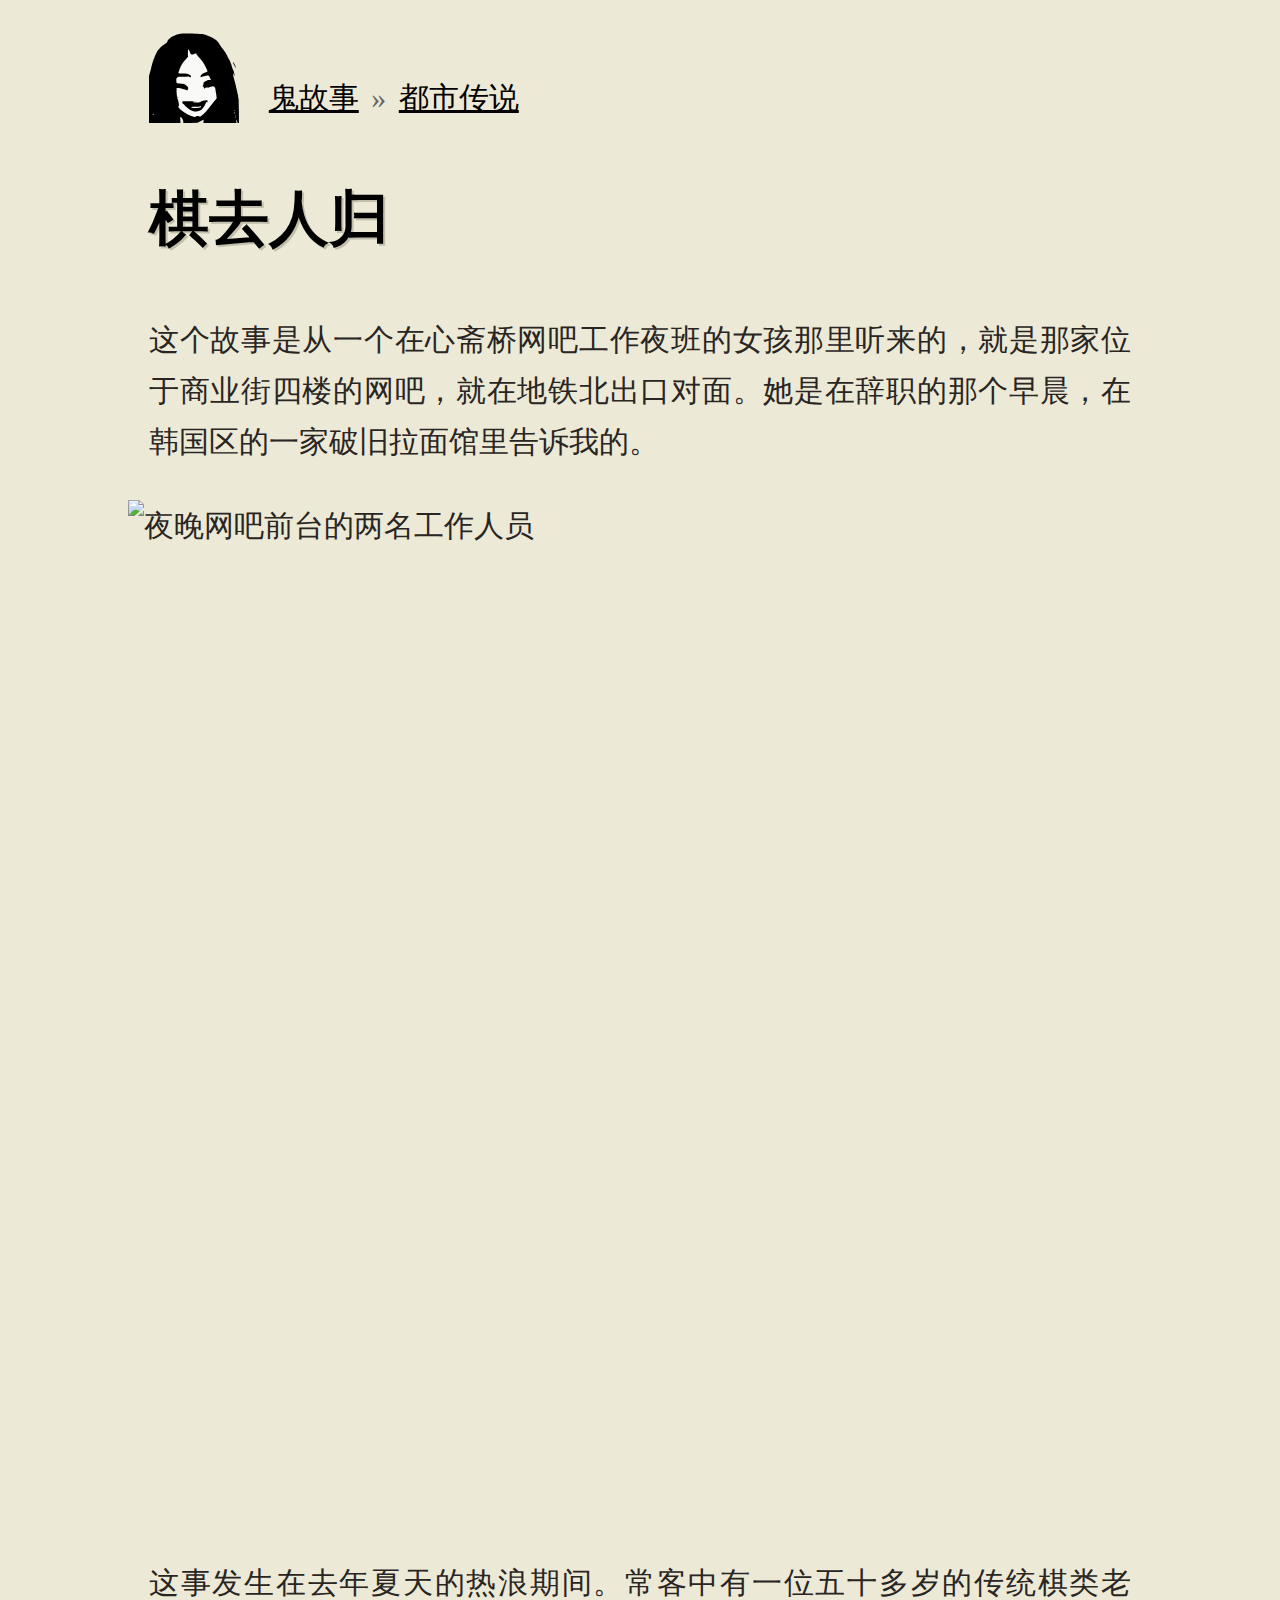
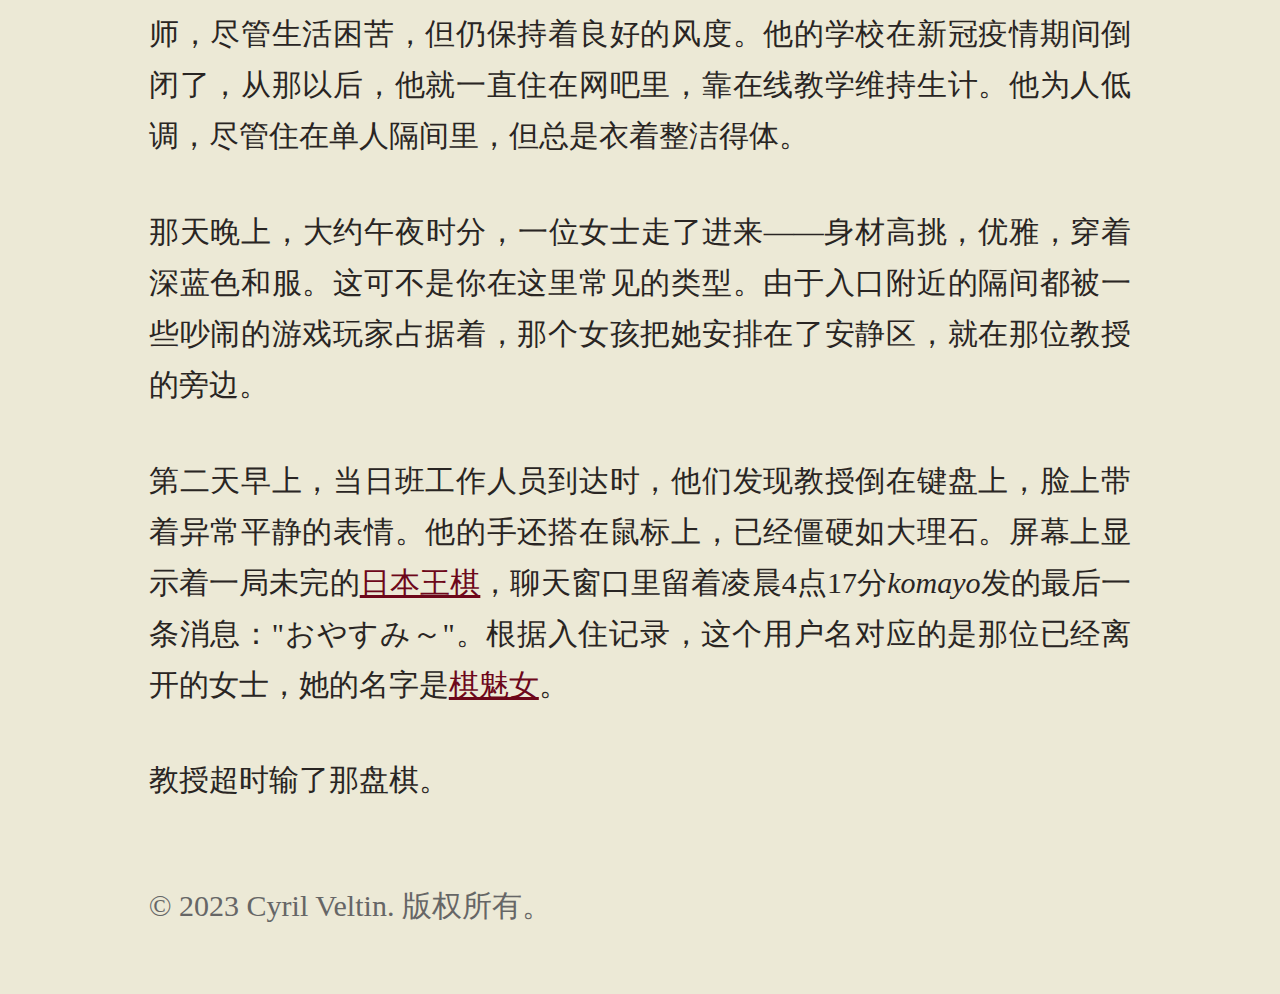
==== dushi-chuanshuo/index.html @ ef2d80e9 "wip" ====
<!doctype html>
<html lang="zh" dir="ltr">
  <head>
    <title>棋去人归</title>

    <meta charset="UTF-8">

    <meta http-equiv="Content-Security-Policy" content="default-src 'self'; style-src 'self' 'unsafe-inline'">

    <meta name="viewport" content="width=device-width, initial-scale=1, maximum-scale=5">
    <meta name="description" content="在心斋桥一家网吧里，一位传统棋类老师遇到了一个神秘的棋魅女。这个夜晚成为了他最后的对局。">
    <meta name="keywords" content="故事, 幽灵, 棋魅女, 妖怪, 日本王棋, 将棋, 游魂, 都市传说, 受害者, 心斋桥, 大阪, 网吧">
    <meta name="robots" content="index,follow">
    <meta name="author" content="Cyril Veltin">
    <meta name="copyright" content="Cyril Veltin 2023">

    <meta property="og:site_name" content="棋魅女">
    <meta property="og:locale" content="zh">
    <meta property="og:title" content="棋去人归">
    <meta property="og:description" content="在心斋桥一家网吧里，一位传统棋类老师遇到了一个神秘的棋魅女。这个夜晚成为了他最后的对局。">
    <meta property="og:type" content="article">
    <meta property="og:url" content="https://zh.komayo.page/dushi-chuanshuo/">
    <meta property="og:image" content="https://zh.komayo.page/dushi-chuanshuo/img/japanese-net-cafe-shinsaibashi-osaka-night-cyberpunk-illustration-manga,w_1024.webp">
    <meta property="og:image:width" content="1024">
    <meta property="og:image:height" content="1024">
    <meta property="og:image:alt" content="夜晚网吧前台的两名工作人员">
    <meta property="og:article:author" content="Cyril Veltin">
    <meta property="og:article:published_time" content="2023-06-26">

    <meta name="twitter:card" content="summary_large_image">
    <meta name="twitter:title" content="棋去人归">
    <meta name="twitter:description" content="在心斋桥一家网吧里，一位传统棋类老师遇到了一个神秘的棋魅女。这个夜晚成为了他最后的对局。">
    <meta name="twitter:image" content="https://zh.komayo.page/dushi-chuanshuo/img/japanese-net-cafe-shinsaibashi-osaka-night-cyberpunk-illustration-manga,w_1024.webp">

    <link rel="alternate" hreflang="en" href="https://en.komayo.page/urban-legend/">
    <link rel="alternate" hreflang="fr" href="https://fr.komayo.page/legende-urbaine/">
    <link rel="alternate" hreflang="ja" href="https://ja.komayo.page/toshi-densetsu/">
    <link rel="alternate" hreflang="th" href="https://th.komayo.page/tamnan-mueang/">
    <link rel="alternate" hreflang="zh" href="https://zh.komayo.page/dushi-chuanshuo/">

    <link rel="canonical" href="https://zh.komayo.page/dushi-chuanshuo/">

    <link rel="icon" type="image/png" href="/favicon/favicon-96x96.png" sizes="96x96">
    <link rel="icon" type="image/svg+xml" href="/favicon/favicon.svg">
    <link rel="shortcut icon" href="/favicon.ico">
    <link rel="apple-touch-icon" sizes="180x180" href="/favicon/apple-touch-icon.png">
    <meta name="apple-mobile-web-app-title" content="棋魅女">
    <link rel="manifest" href="/site.webmanifest">

    <link href="/all.css" rel="stylesheet">

    <script type="application/ld+json">
      [
        {
          "@context": "https://schema.org",
          "@type": "ShortStory",
          "@id": "https://zh.komayo.page/dushi-chuanshuo/",
          "url": "https://zh.komayo.page/dushi-chuanshuo/",
          "isPartOf": {
            "@type": "ShortStory",
            "headline": "被王棋迷惑的人",
            "name": "鬼故事",
            "@id": "https://zh.komayo.page/",
            "url": "https://zh.komayo.page/"
          },
          "keywords": [
            "棋魅女",
            "妖怪",
            "游魂",
            "日本王棋",
            "网吧",
            "心斋桥",
            "大阪",
            "日本传统游戏",
            "深蓝和服",
            "都市传说",
            "鬼故事",
            "棋手",
            "教师",
            "日本鬼魂",
            "新冠疫情",
            "在线课程",
            "夜晚相遇",
            "致命对局",
            "韩国区",
            "地铁"
          ],
          "timeRequired": "PT5M",
          "author": {
            "@type": "Person",
            "name": "Cyril Veltin"
          },
          "copyrightHolder": {
            "@type": "Person",
            "name": "Cyril Veltin"
          },
          "copyrightYear": "2023",
          "dateModified": "2023-06-26",
          "datePublished": "2023-06-26",
          "description": "在心斋桥一家网吧里，一位传统棋类老师遇到了一个神秘的棋魅女。这个夜晚成为了他最后的对局。",
          "image": "https://zh.komayo.page/dushi-chuanshuo/img/japanese-net-cafe-shinsaibashi-osaka-night-cyberpunk-illustration-manga,w_1024.webp",
          "inLanguage": "zh",
          "headline": "棋去人归",
          "name": "都市传说",
          "publisher": {
            "@type": "Organization",
            "name": "Sashité",
            "url": "https://sashite.com/"
          },
          "abstract": "这个关于网吧里遇到神秘日本王棋选手的当代都市传说。",
          "accessMode": ["textual", "visual"],
          "accessModeSufficient": ["textual"],
          "character": "棋魅女",
          "contentLocation": {
            "@type": "Place",
            "name": "心斋桥网吧",
            "address": {
              "@type": "PostalAddress",
              "addressLocality": "大阪",
              "addressRegion": "关西",
              "addressCountry": "JP"
            }
          },
          "isAccessibleForFree": true,
          "isFamilyFriendly": true,
          "license": "https://creativecommons.org/licenses/by-nc-nd/4.0/",
          "sdDatePublished": "2023-06-26",
          "sdPublisher": {
            "@type": "Organization",
            "name": "Sashité"
          },
          "teaches": "夜晚相遇的危险和谨慎的重要性",
          "temporal": "2020-2023",
          "text": "这个故事是从一个在心斋桥网吧工作夜班的女孩那里听来的...",
          "typicalAgeRange": "16+",
          "about": "关于一个在网吧挑战棋手的超自然生物的当代都市传说",
          "version": "1.0"
        },
        {
          "@context": "https://schema.org",
          "@type": "BreadcrumbList",
          "itemListElement": [
            {
              "@type": "ListItem",
              "position": 1,
              "name": "鬼故事",
              "item": {
                "@type": "ShortStory",
                "@id": "https://zh.komayo.page/"
              }
            },
            {
              "@type": "ListItem",
              "position": 2,
              "name": "都市传说",
              "item": {
                "@type": "ShortStory",
                "@id": "https://zh.komayo.page/dushi-chuanshuo/"
              }
            }
          ]
        }
      ]
    </script>
  </head>

  <body>
    <header>
      <a href="https://komayo.page/"><img src="/favicon/favicon.svg" alt="棋魅女" width="512" height="512"></a>

      <nav aria-label="breadcrumb">
        <ol itemscope itemtype="https://schema.org/BreadcrumbList">
          <li itemprop="itemListElement" itemscope itemtype="https://schema.org/ListItem">
            <a itemscope itemtype="https://schema.org/ShortStory" itemprop="item" itemid="https://zh.komayo.page/" href="/"><span itemprop="name">鬼故事</span></a>
            <meta itemprop="position" content="1">
          </li>

          <li itemprop="itemListElement" itemscope itemtype="https://schema.org/ListItem">
            <a itemscope itemtype="https://schema.org/ShortStory" itemprop="item" itemid="https://zh.komayo.page/dushi-chuanshuo/" href="/dushi-chuanshuo/"><span itemprop="name">都市传说</span></a>
            <meta itemprop="position" content="2">
          </li>
        </ol>
      </nav>
    </header>

    <main>
      <article itemscope itemtype="https://schema.org/ShortStory">
        <h1 itemprop="headline">棋去人归</h1>

        <p itemprop="description">
          这个故事是从一个在心斋桥网吧工作夜班的女孩那里听来的，就是那家位于商业街四楼的网吧，就在地铁北出口对面。她是在辞职的那个早晨，在韩国区的一家破旧拉面馆里告诉我的。
        </p>

        <picture>
          <img
            itemprop="image"
            width="1024"
            height="1024"
            sizes="(max-width: 1024px) 100vw, 1024px"
            srcset="
              img/japanese-net-cafe-shinsaibashi-osaka-night-cyberpunk-illustration-manga,w_200.webp 200w,
              img/japanese-net-cafe-shinsaibashi-osaka-night-cyberpunk-illustration-manga,w_330.webp 330w,
              img/japanese-net-cafe-shinsaibashi-osaka-night-cyberpunk-illustration-manga,w_430.webp 430w,
              img/japanese-net-cafe-shinsaibashi-osaka-night-cyberpunk-illustration-manga,w_500.webp 500w,
              img/japanese-net-cafe-shinsaibashi-osaka-night-cyberpunk-illustration-manga,w_538.webp 538w,
              img/japanese-net-cafe-shinsaibashi-osaka-night-cyberpunk-illustration-manga,w_598.webp 598w,
              img/japanese-net-cafe-shinsaibashi-osaka-night-cyberpunk-illustration-manga,w_648.webp 648w,
              img/japanese-net-cafe-shinsaibashi-osaka-night-cyberpunk-illustration-manga,w_701.webp 701w,
              img/japanese-net-cafe-shinsaibashi-osaka-night-cyberpunk-illustration-manga,w_747.webp 747w,
              img/japanese-net-cafe-shinsaibashi-osaka-night-cyberpunk-illustration-manga,w_796.webp 796w,
              img/japanese-net-cafe-shinsaibashi-osaka-night-cyberpunk-illustration-manga,w_839.webp 839w,
              img/japanese-net-cafe-shinsaibashi-osaka-night-cyberpunk-illustration-manga,w_886.webp 886w,
              img/japanese-net-cafe-shinsaibashi-osaka-night-cyberpunk-illustration-manga,w_928.webp 928w,
              img/japanese-net-cafe-shinsaibashi-osaka-night-cyberpunk-illustration-manga,w_974.webp 974w,
              img/japanese-net-cafe-shinsaibashi-osaka-night-cyberpunk-illustration-manga,w_1015.webp 1015w,
              img/japanese-net-cafe-shinsaibashi-osaka-night-cyberpunk-illustration-manga,w_1024.webp 1024w"
            src="img/japanese-net-cafe-shinsaibashi-osaka-night-cyberpunk-illustration-manga,w_1024.webp"
            alt="夜晚网吧前台的两名工作人员"
          >
        </picture>

        <p itemprop="text">
          这事发生在去年夏天的热浪期间。常客中有一位五十多岁的传统棋类老师，尽管生活困苦，但仍保持着良好的风度。他的学校在<time datetime="2020" itemprop="temporal">新冠疫情</time>期间倒闭了，从那以后，他就一直住在网吧里，靠在线教学维持生计。他为人低调，尽管住在单人隔间里，但总是衣着整洁得体。
        </p>

        <p itemprop="text">
          那天晚上，大约<time datetime="00:00">午夜</time>时分，一位女士走了进来——身材高挑，优雅，穿着深蓝色和服。这可不是你在这里常见的类型。由于入口附近的隔间都被一些吵闹的游戏玩家占据着，那个女孩把她安排在了安静区，就在那位教授的旁边。
        </p>

        <p itemprop="text">
          第二天早上，当日班工作人员到达时，他们发现教授倒在键盘上，脸上带着异常平静的表情。他的手还搭在鼠标上，已经僵硬如大理石。屏幕上显示着一局未完的<a href="../youxi/" title="王棋游戏规则" itemprop="mentions">日本王棋</a>，聊天窗口里留着凌晨4点17分<cite itemprop="character">komayo</cite>发的最后一条消息："おやすみ～"。根据入住记录，这个用户名对应的是那位已经离开的女士，她的名字是<a href="/guan-yu/" title="棋魅女的踪迹" itemprop="character">棋魅女</a>。
        </p>

        <p>
          教授超时输了那盘棋。
        </p>
      </article>
    </main>

    <footer>
      <p>
        &copy; 2023 Cyril Veltin.
        版权所有。
      </p>
    </footer>
  </body>
</html>
---- all.css ----
@charset "UTF-8";

@media (orientation: landscape) {
  html {
    --content-size: 100vh;
  }
}

@media (orientation: portrait) {
  html {
    --content-size: 100vw;
  }
}

html {
  --color-background: #ece9d6;
  --color-text: #292523;
  --color-title: #000;
  --color-link: #6d071a;
  --color-text-cite: #57083d;
  --color-text-subtle: #666;
  --color-shadow: #c2bfad;

  --font-family-body: "Baskerville",
                      "Libre Baskerville",
                      "Baskerville Old Face",
                      "New Baskerville",
                      "Century Schoolbook",
                      ui-serif,
                      serif;

  --font-family-title: "Didot",
                      "Didot LT Std",
                      "Bodoni MT",
                      "Bodoni 72",
                      "Modern No. 20",
                      "GFS Didot",
                      serif;

  --font-family-quote: "Palatino",
                      "Palatino Linotype",
                      "Book Antiqua",
                      "Iowan Old Style",
                      "Optima",
                      serif;

  --font-family-dialogue: "Scala Sans Pro",
                        "Gill Sans",
                        "Gill Sans MT",
                        "Avenir",
                        "Futura",
                        sans-serif;

  --font-size-1: calc(var(--content-size)/15);
  --font-size-2: calc(var(--content-size)/20);
  --font-size-3: calc(var(--content-size)/25);
  --font-size-4: calc(var(--content-size)/30);

  --side-padding: calc(1vw + 8px);

  margin: 0;
  padding: 0;

  font-size: var(--font-size-4);
}

h1 {
  font-size: var(--font-size-1);
}

h2 {
  font-size: var(--font-size-2);
}

h3 {
  font-size: var(--font-size-3);
}

body {
  background-color: var(--color-background);
  color: var(--color-text);
  font-family: var(--font-family-body);
  line-height: 1.7;
  max-width: 1024px;
  margin: 0 auto;
  padding: var(--side-padding) 0;
  overflow-x: hidden;
}

small,
aside,
[aria-label="breadcrumb"],
footer {
  color: var(--color-text-subtle);
}

blockquote,
html > *,
body > main,
body > main > * {
  display: flex;
  flex-flow: column;
  row-gap: var(--side-padding);
}

html[dir="ltr"] blockquote > * {
  margin: 0 0 0 var(--side-padding);
  padding: 0 0 0 var(--side-padding);
  border-left: thin solid var(--color-shadow);
}

html[dir="rtl"] blockquote > * {
  margin: 0 var(--side-padding) 0 0;
  padding: 0 var(--side-padding) 0 0;
  border-right: thin solid var(--color-shadow);
}

html[dir="rtl"] header img {
  transform: scaleX(-1);
}

body > header {
  /* Enable flexbox layout */
  display: flex;

  /* Handle RTL/LTR automatically based on dir attribute */
  flex-direction: row;

  /* Align items vertically */
  align-items: flex-end;

  /* Allow items to wrap if needed */
  flex-wrap: nowrap;

  margin: 0;
  padding: 0;
}

body > header a {
  color: var(--color-title);
}

/* Make the image square while maintaining aspect ratio */
body > header img {
  /* Ensure image maintains aspect ratio */
  object-fit: contain;

  /* Prevent image from shrinking */
  flex-shrink: 0;

  display: block;
  height: 3em;
  width: auto;
}

/* Allow nav to take remaining space */
body > header nav[aria-label="breadcrumb"] {
  flex: 1;

  /* Add some spacing between image and nav */
  margin-inline-start: 1rem;
}

body > header > nav[aria-label="breadcrumb"] ol {
  list-style: none;
  margin: 0;
  padding: 0;
}

body > header > nav[aria-label="breadcrumb"] ol li {
  display: inline;
  font-weight: lighter;
}

body > header > nav[aria-label="breadcrumb"] ol li:not(:last-child)::after {
  content: " \00BB"; /* Unicode for &raquo; */
  margin: 0 5px;
}

body > main > article li,
body > main > article dd {
  margin-inline: 2em;
}

body > main > nav li {
  margin-inline: var(--side-padding);
}

body > *:not(main),
body > main > * > *:not(picture) {
  margin: 0;
  padding: 0.4em var(--side-padding);
}

body > main > article > picture > img {
  margin: auto;
  display: block;
  max-width: 100%;
  height: auto;
}

body > main > * blockquote,
body > main > * ol,
body > main > * ul {
  margin: 0;
  padding: 0;
}

body > main > article p {
  text-align: justify;
}

h1,
h2,
h3 {
  color: var(--color-title);
  font-family: var(--font-family-title);
  line-height: 1.3;
  text-shadow: .03em .03em var(--color-shadow);
}

a {
  color: var(--color-link);
}

blockquote {
  font-family: var(--font-family-quote);
  color: var(--color-text-subtle);
  font-weight: lighter;
}

q {
  font-family: var(--font-family-dialogue);
  color: var(--color-text-cite);
}
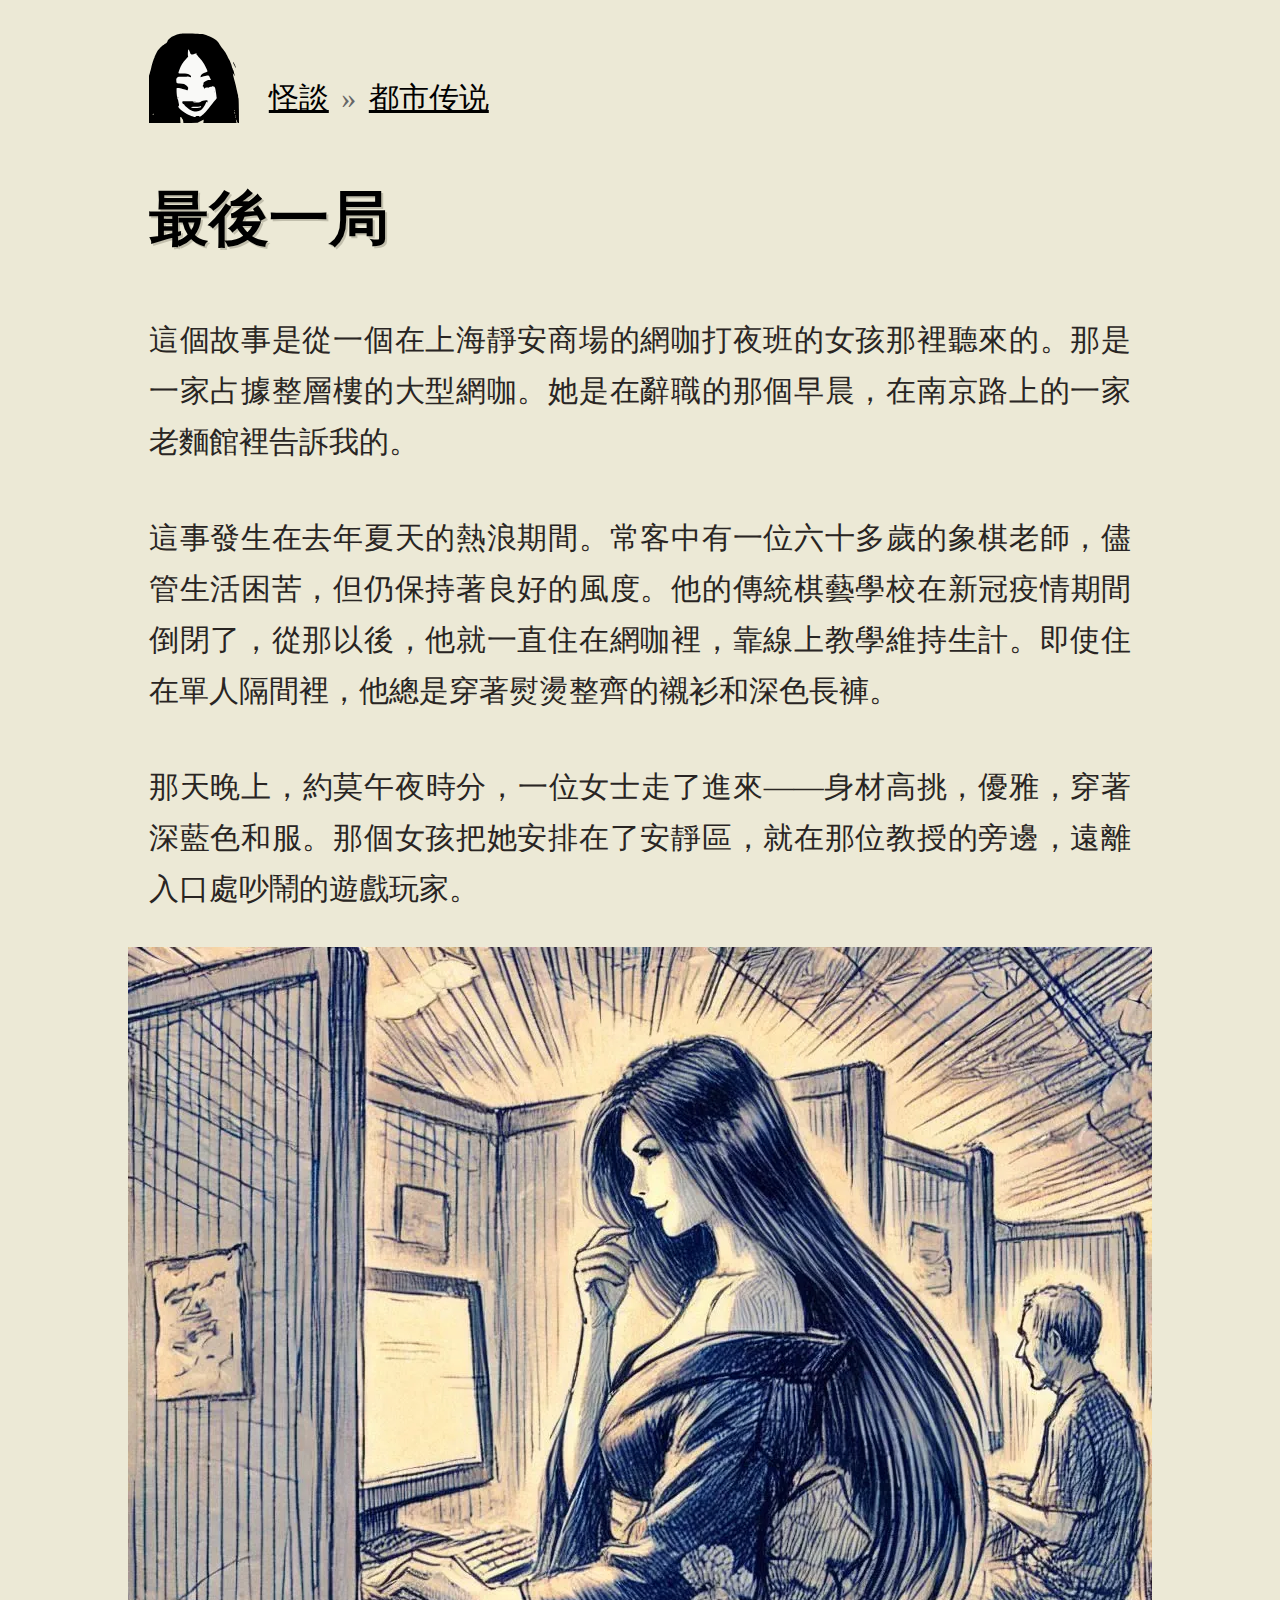
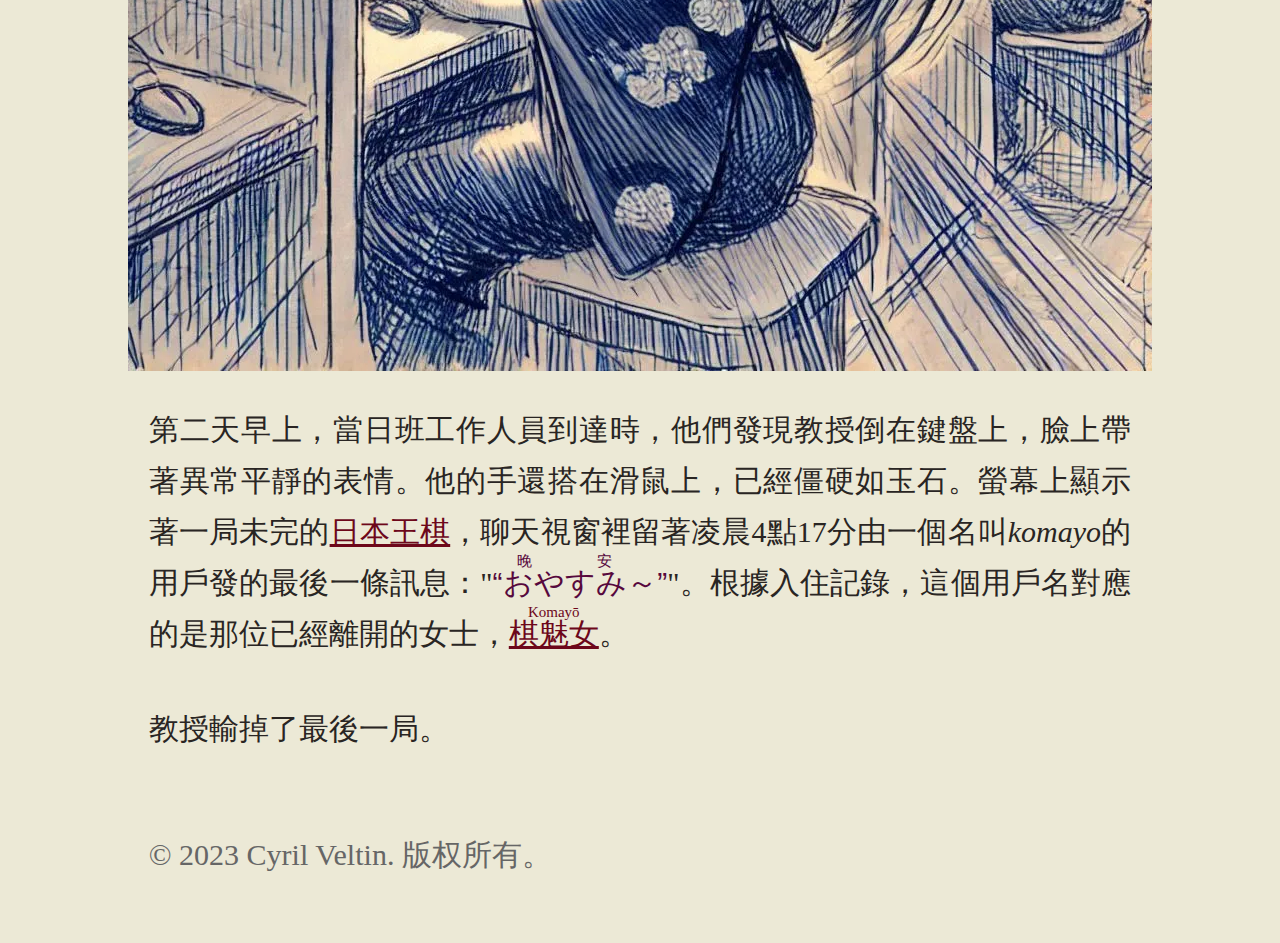
==== commit 8ba8cdf5: "save" ====
--- a/dushi-chuanshuo/index.html
+++ b/dushi-chuanshuo/index.html
@@ -1,36 +1,36 @@
 <!doctype html>
 <html lang="zh" dir="ltr">
   <head>
-    <title>棋去人归</title>
+    <title>最後一局</title>
 
     <meta charset="UTF-8">
 
     <meta http-equiv="Content-Security-Policy" content="default-src 'self'; style-src 'self' 'unsafe-inline'">
 
     <meta name="viewport" content="width=device-width, initial-scale=1, maximum-scale=5">
-    <meta name="description" content="在心斋桥一家网吧里，一位传统棋类老师遇到了一个神秘的棋魅女。这个夜晚成为了他最后的对局。">
-    <meta name="keywords" content="故事, 幽灵, 棋魅女, 妖怪, 日本王棋, 将棋, 游魂, 都市传说, 受害者, 心斋桥, 大阪, 网吧">
+    <meta name="description" content="在上海一家網咖裡，一位傳統棋藝老師遇到了一個神秘的女子。這場深夜的遭遇，以一局致命的象棋對弈結束了他的生命。">
+    <meta name="keywords" content="棋魅女, 都市傳說, 日本王棋, 傳統遊戲, 靜安, 網咖, 鬼故事, 幽靈, 妖怪, 地鐵, 上海">
     <meta name="robots" content="index,follow">
     <meta name="author" content="Cyril Veltin">
     <meta name="copyright" content="Cyril Veltin 2023">
 
     <meta property="og:site_name" content="棋魅女">
     <meta property="og:locale" content="zh">
-    <meta property="og:title" content="棋去人归">
-    <meta property="og:description" content="在心斋桥一家网吧里，一位传统棋类老师遇到了一个神秘的棋魅女。这个夜晚成为了他最后的对局。">
+    <meta property="og:title" content="最後一局">
+    <meta property="og:description" content="在上海一家網咖裡，一位傳統棋藝老師遇到了一個神秘的女子。這場深夜的遭遇，以一局致命的象棋對弈結束了他的生命。">
     <meta property="og:type" content="article">
     <meta property="og:url" content="https://zh.komayo.page/dushi-chuanshuo/">
-    <meta property="og:image" content="https://zh.komayo.page/dushi-chuanshuo/img/japanese-net-cafe-shinsaibashi-osaka-night-cyberpunk-illustration-manga,w_1024.webp">
+    <meta property="og:image" content="https://zh.komayo.page/dushi-chuanshuo/img/shanghai-jingan-cybercafe-asian-woman-traditional-dress-digital-art,w_1024.webp">
     <meta property="og:image:width" content="1024">
     <meta property="og:image:height" content="1024">
-    <meta property="og:image:alt" content="夜晚网吧前台的两名工作人员">
+    <meta property="og:image:alt" content="一位身穿深藍色和服的神秘女子正在離開上海夜晚的網咖，她的長髮在空中飄揚，臉上掛著邪魅的笑容 - 黑色和藍色色調的漫畫風格插圖">
     <meta property="og:article:author" content="Cyril Veltin">
     <meta property="og:article:published_time" content="2023-06-26">
 
     <meta name="twitter:card" content="summary_large_image">
-    <meta name="twitter:title" content="棋去人归">
-    <meta name="twitter:description" content="在心斋桥一家网吧里，一位传统棋类老师遇到了一个神秘的棋魅女。这个夜晚成为了他最后的对局。">
-    <meta name="twitter:image" content="https://zh.komayo.page/dushi-chuanshuo/img/japanese-net-cafe-shinsaibashi-osaka-night-cyberpunk-illustration-manga,w_1024.webp">
+    <meta name="twitter:title" content="最後一局">
+    <meta name="twitter:description" content="在上海一家網咖裡，一位傳統棋藝老師遇到了一個神秘的女子。這場深夜的遭遇，以一局致命的象棋對弈結束了他的生命。">
+    <meta name="twitter:image" content="https://zh.komayo.page/dushi-chuanshuo/img/shanghai-jingan-cybercafe-asian-woman-traditional-dress-digital-art,w_1024.webp">
 
     <link rel="alternate" hreflang="en" href="https://en.komayo.page/urban-legend/">
     <link rel="alternate" hreflang="fr" href="https://fr.komayo.page/legende-urbaine/">
@@ -58,32 +58,29 @@
           "url": "https://zh.komayo.page/dushi-chuanshuo/",
           "isPartOf": {
             "@type": "ShortStory",
-            "headline": "被王棋迷惑的人",
-            "name": "鬼故事",
+            "headline": "棋魅女的誘惑",
+            "name": "怪談",
             "@id": "https://zh.komayo.page/",
             "url": "https://zh.komayo.page/"
           },
           "keywords": [
             "棋魅女",
             "妖怪",
-            "游魂",
+            "幽靈",
             "日本王棋",
-            "网吧",
-            "心斋桥",
-            "大阪",
-            "日本传统游戏",
-            "深蓝和服",
-            "都市传说",
-            "鬼故事",
-            "棋手",
-            "教师",
-            "日本鬼魂",
+            "網咖",
+            "靜安",
+            "上海",
+            "傳統遊戲",
+            "老師",
+            "深夜",
+            "都市傳說",
             "新冠疫情",
-            "在线课程",
+            "線上教學",
             "夜晚相遇",
-            "致命对局",
-            "韩国区",
-            "地铁"
+            "致命遊戲",
+            "地鐵",
+            "商場"
           ],
           "timeRequired": "PT5M",
           "author": {
@@ -97,28 +94,34 @@
           "copyrightYear": "2023",
           "dateModified": "2023-06-26",
           "datePublished": "2023-06-26",
-          "description": "在心斋桥一家网吧里，一位传统棋类老师遇到了一个神秘的棋魅女。这个夜晚成为了他最后的对局。",
-          "image": "https://zh.komayo.page/dushi-chuanshuo/img/japanese-net-cafe-shinsaibashi-osaka-night-cyberpunk-illustration-manga,w_1024.webp",
+          "description": "在上海一家網咖裡，一位傳統棋藝老師遇到了一個神秘的女子。這場深夜的遭遇，以一局致命的象棋對弈結束了他的生命。",
+          "image": "https://zh.komayo.page/dushi-chuanshuo/img/shanghai-jingan-cybercafe-asian-woman-traditional-dress-digital-art,w_1024.webp",
+          "genre": [
+            "都市傳說",
+            "現代中國民間故事",
+            "奇幻小說",
+            "恐怖故事"
+          ],
           "inLanguage": "zh",
-          "headline": "棋去人归",
+          "headline": "最後一局",
           "name": "都市传说",
           "publisher": {
             "@type": "Organization",
             "name": "Sashité",
             "url": "https://sashite.com/"
           },
-          "abstract": "这个关于网吧里遇到神秘日本王棋选手的当代都市传说。",
+          "abstract": "一個關於在夜晚網咖中遇到神秘女子的現代都市傳說",
           "accessMode": ["textual", "visual"],
           "accessModeSufficient": ["textual"],
           "character": "棋魅女",
           "contentLocation": {
             "@type": "Place",
-            "name": "心斋桥网吧",
+            "name": "靜安網咖",
             "address": {
               "@type": "PostalAddress",
-              "addressLocality": "大阪",
-              "addressRegion": "关西",
-              "addressCountry": "JP"
+              "addressLocality": "上海",
+              "addressRegion": "上海",
+              "addressCountry": "CN"
             }
           },
           "isAccessibleForFree": true,
@@ -129,11 +132,42 @@
             "@type": "Organization",
             "name": "Sashité"
           },
-          "teaches": "夜晚相遇的危险和谨慎的重要性",
+          "teaches": "深夜遇到陌生人的危險性和謹慎的重要性",
           "temporal": "2020-2023",
-          "text": "这个故事是从一个在心斋桥网吧工作夜班的女孩那里听来的...",
+          "text": "我從一個在上海靜安網咖打夜班的女孩那裡聽到這個故事...",
           "typicalAgeRange": "16+",
-          "about": "关于一个在网吧挑战棋手的超自然生物的当代都市传说",
+          "about": "現代超自然生物挑戰棋手的都市傳說",
+          "accessibilityFeature": [
+            "alternativeText",
+            "readingOrder",
+            "structuralNavigation"
+          ],
+          "accessibilitySummary": "帶有圖像描述和結構化導航的無障礙文本",
+          "accountablePerson": {
+            "@type": "Person",
+            "name": "Cyril Veltin"
+          },
+          "alternativeHeadline": "網咖裡的最後一局棋",
+          "audience": {
+            "@type": "Audience",
+            "audienceType": "中國都市傳說愛好者"
+          },
+          "educationalLevel": "一般大眾",
+          "educationalUse": "娛樂與啟發",
+          "fileFormat": "text/html",
+          "interactivityType": "expositive",
+          "learningResourceType": "敘事",
+          "pattern": "現代中國都市傳說",
+          "sourceOrganization": {
+            "@type": "Organization",
+            "name": "Sashité",
+            "url": "https://sashite.com/"
+          },
+          "spatialCoverage": {
+            "@type": "Place",
+            "name": "靜安, 上海, 中國"
+          },
+          "thumbnailUrl": "https://zh.komayo.page/dushi-chuanshuo/img/shanghai-jingan-cybercafe-asian-woman-traditional-dress-digital-art,w_200.webp",
           "version": "1.0"
         },
         {
@@ -143,7 +177,7 @@
             {
               "@type": "ListItem",
               "position": 1,
-              "name": "鬼故事",
+              "name": "怪談",
               "item": {
                 "@type": "ShortStory",
                 "@id": "https://zh.komayo.page/"
@@ -171,7 +205,7 @@
       <nav aria-label="breadcrumb">
         <ol itemscope itemtype="https://schema.org/BreadcrumbList">
           <li itemprop="itemListElement" itemscope itemtype="https://schema.org/ListItem">
-            <a itemscope itemtype="https://schema.org/ShortStory" itemprop="item" itemid="https://zh.komayo.page/" href="/"><span itemprop="name">鬼故事</span></a>
+            <a itemscope itemtype="https://schema.org/ShortStory" itemprop="item" itemid="https://zh.komayo.page/" href="/"><span itemprop="name">怪談</span></a>
             <meta itemprop="position" content="1">
           </li>
 
@@ -185,10 +219,18 @@
 
     <main>
       <article itemscope itemtype="https://schema.org/ShortStory">
-        <h1 itemprop="headline">棋去人归</h1>
+        <h1 itemprop="headline">最後一局</h1>
 
         <p itemprop="description">
-          这个故事是从一个在心斋桥网吧工作夜班的女孩那里听来的，就是那家位于商业街四楼的网吧，就在地铁北出口对面。她是在辞职的那个早晨，在韩国区的一家破旧拉面馆里告诉我的。
+          這個故事是從一個在上海靜安商場的網咖打夜班的女孩那裡聽來的。那是一家占據整層樓的大型網咖。她是在辭職的那個早晨，在南京路上的一家老麵館裡告訴我的。
+        </p>
+
+        <p itemprop="text">
+          這事發生在去年夏天的熱浪期間。常客中有一位六十多歲的象棋老師，儘管生活困苦，但仍保持著良好的風度。他的傳統棋藝學校在<time datetime="2020" itemprop="temporal">新冠疫情</time>期間倒閉了，從那以後，他就一直住在網咖裡，靠線上教學維持生計。即使住在單人隔間裡，他總是穿著熨燙整齊的襯衫和深色長褲。
+        </p>
+
+        <p itemprop="text">
+          那天晚上，約莫<time datetime="00:00">午夜</time>時分，一位女士走了進來——身材高挑，優雅，穿著深藍色和服。那個女孩把她安排在了安靜區，就在那位教授的旁邊，遠離入口處吵鬧的遊戲玩家。
         </p>
 
         <picture>
@@ -198,41 +240,30 @@
             height="1024"
             sizes="(max-width: 1024px) 100vw, 1024px"
             srcset="
-              img/japanese-net-cafe-shinsaibashi-osaka-night-cyberpunk-illustration-manga,w_200.webp 200w,
-              img/japanese-net-cafe-shinsaibashi-osaka-night-cyberpunk-illustration-manga,w_330.webp 330w,
-              img/japanese-net-cafe-shinsaibashi-osaka-night-cyberpunk-illustration-manga,w_430.webp 430w,
-              img/japanese-net-cafe-shinsaibashi-osaka-night-cyberpunk-illustration-manga,w_500.webp 500w,
-              img/japanese-net-cafe-shinsaibashi-osaka-night-cyberpunk-illustration-manga,w_538.webp 538w,
-              img/japanese-net-cafe-shinsaibashi-osaka-night-cyberpunk-illustration-manga,w_598.webp 598w,
-              img/japanese-net-cafe-shinsaibashi-osaka-night-cyberpunk-illustration-manga,w_648.webp 648w,
-              img/japanese-net-cafe-shinsaibashi-osaka-night-cyberpunk-illustration-manga,w_701.webp 701w,
-              img/japanese-net-cafe-shinsaibashi-osaka-night-cyberpunk-illustration-manga,w_747.webp 747w,
-              img/japanese-net-cafe-shinsaibashi-osaka-night-cyberpunk-illustration-manga,w_796.webp 796w,
-              img/japanese-net-cafe-shinsaibashi-osaka-night-cyberpunk-illustration-manga,w_839.webp 839w,
-              img/japanese-net-cafe-shinsaibashi-osaka-night-cyberpunk-illustration-manga,w_886.webp 886w,
-              img/japanese-net-cafe-shinsaibashi-osaka-night-cyberpunk-illustration-manga,w_928.webp 928w,
-              img/japanese-net-cafe-shinsaibashi-osaka-night-cyberpunk-illustration-manga,w_974.webp 974w,
-              img/japanese-net-cafe-shinsaibashi-osaka-night-cyberpunk-illustration-manga,w_1015.webp 1015w,
-              img/japanese-net-cafe-shinsaibashi-osaka-night-cyberpunk-illustration-manga,w_1024.webp 1024w"
-            src="img/japanese-net-cafe-shinsaibashi-osaka-night-cyberpunk-illustration-manga,w_1024.webp"
-            alt="夜晚网吧前台的两名工作人员"
+              img/shanghai-jingan-cybercafe-asian-woman-traditional-dress-digital-art,w_200.webp 200w,
+              img/shanghai-jingan-cybercafe-asian-woman-traditional-dress-digital-art,w_313.webp 313w,
+              img/shanghai-jingan-cybercafe-asian-woman-traditional-dress-digital-art,w_401.webp 401w,
+              img/shanghai-jingan-cybercafe-asian-woman-traditional-dress-digital-art,w_480.webp 480w,
+              img/shanghai-jingan-cybercafe-asian-woman-traditional-dress-digital-art,w_544.webp 544w,
+              img/shanghai-jingan-cybercafe-asian-woman-traditional-dress-digital-art,w_629.webp 629w,
+              img/shanghai-jingan-cybercafe-asian-woman-traditional-dress-digital-art,w_681.webp 681w,
+              img/shanghai-jingan-cybercafe-asian-woman-traditional-dress-digital-art,w_716.webp 716w,
+              img/shanghai-jingan-cybercafe-asian-woman-traditional-dress-digital-art,w_775.webp 775w,
+              img/shanghai-jingan-cybercafe-asian-woman-traditional-dress-digital-art,w_837.webp 837w,
+              img/shanghai-jingan-cybercafe-asian-woman-traditional-dress-digital-art,w_903.webp 903w,
+              img/shanghai-jingan-cybercafe-asian-woman-traditional-dress-digital-art,w_974.webp 974w,
+              img/shanghai-jingan-cybercafe-asian-woman-traditional-dress-digital-art,w_1024.webp 1024w"
+            src="img/shanghai-jingan-cybercafe-asian-woman-traditional-dress-digital-art,w_1024.webp"
+            alt="一位身穿深藍色和服的神秘女子正在離開上海夜晚的網咖，她的長髮在空中飄揚，臉上掛著邪魅的笑容 - 黑色和藍色色調的漫畫風格插圖"
           >
         </picture>
 
         <p itemprop="text">
-          这事发生在去年夏天的热浪期间。常客中有一位五十多岁的传统棋类老师，尽管生活困苦，但仍保持着良好的风度。他的学校在<time datetime="2020" itemprop="temporal">新冠疫情</time>期间倒闭了，从那以后，他就一直住在网吧里，靠在线教学维持生计。他为人低调，尽管住在单人隔间里，但总是衣着整洁得体。
-        </p>
-
-        <p itemprop="text">
-          那天晚上，大约<time datetime="00:00">午夜</time>时分，一位女士走了进来——身材高挑，优雅，穿着深蓝色和服。这可不是你在这里常见的类型。由于入口附近的隔间都被一些吵闹的游戏玩家占据着，那个女孩把她安排在了安静区，就在那位教授的旁边。
-        </p>
-
-        <p itemprop="text">
-          第二天早上，当日班工作人员到达时，他们发现教授倒在键盘上，脸上带着异常平静的表情。他的手还搭在鼠标上，已经僵硬如大理石。屏幕上显示着一局未完的<a href="../youxi/" title="王棋游戏规则" itemprop="mentions">日本王棋</a>，聊天窗口里留着凌晨4点17分<cite itemprop="character">komayo</cite>发的最后一条消息："おやすみ～"。根据入住记录，这个用户名对应的是那位已经离开的女士，她的名字是<a href="/guan-yu/" title="棋魅女的踪迹" itemprop="character">棋魅女</a>。
+          第二天早上，當日班工作人員到達時，他們發現教授倒在鍵盤上，臉上帶著異常平靜的表情。他的手還搭在滑鼠上，已經僵硬如玉石。螢幕上顯示著一局未完的<a href="/youxi/" title="公主的遊戲" itemprop="mentions">日本王棋</a>，聊天視窗裡留著凌晨4點17分由一個名叫<cite itemprop="character">komayo</cite>的用戶發的最後一條訊息："<q lang="ja"><ruby>おやすみ<rt>晚安</rt></ruby>～</q>"。根據入住記錄，這個用戶名對應的是那位已經離開的女士，<a href="/guan-yu/" title="追尋棋魅女的足跡" itemprop="character"><ruby>棋魅女<rt>Komayō</rt></ruby></a>。
         </p>
 
         <p>
-          教授超时输了那盘棋。
+          教授輸掉了最後一局。
         </p>
       </article>
     </main>
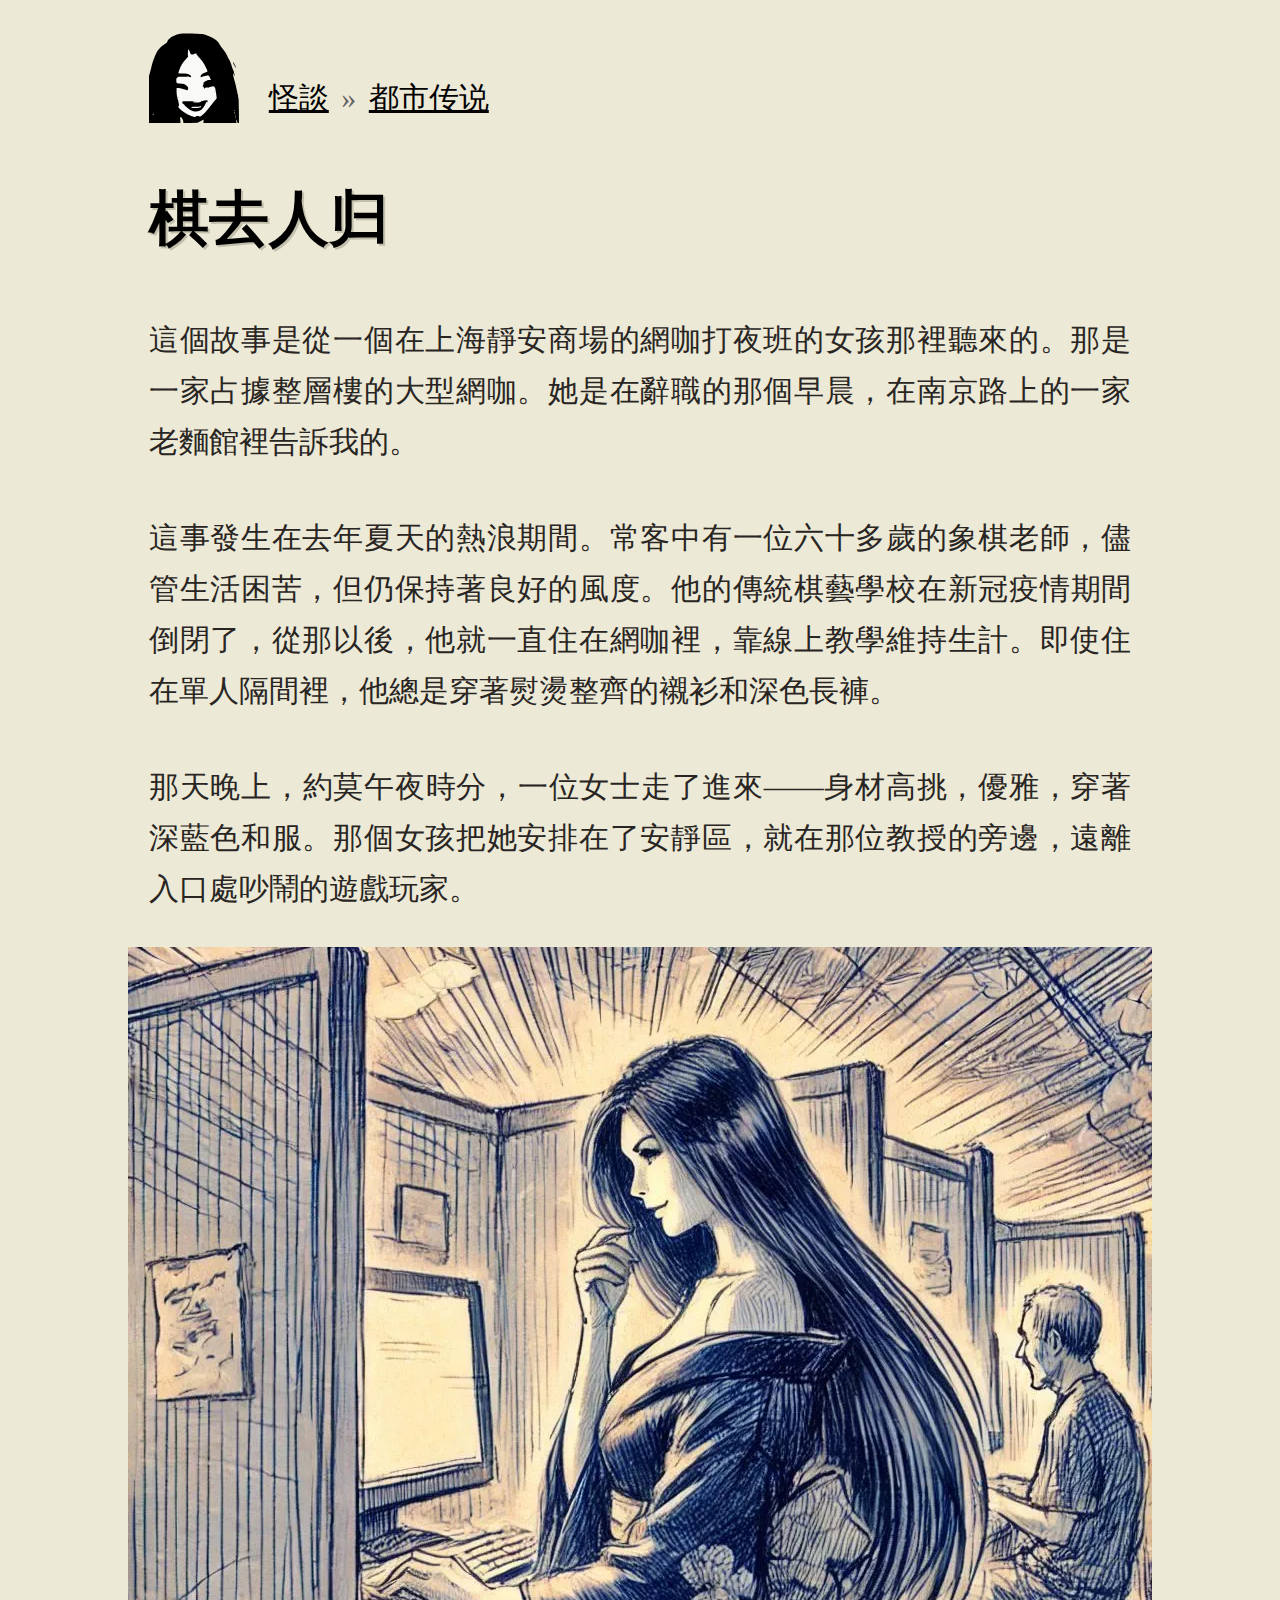
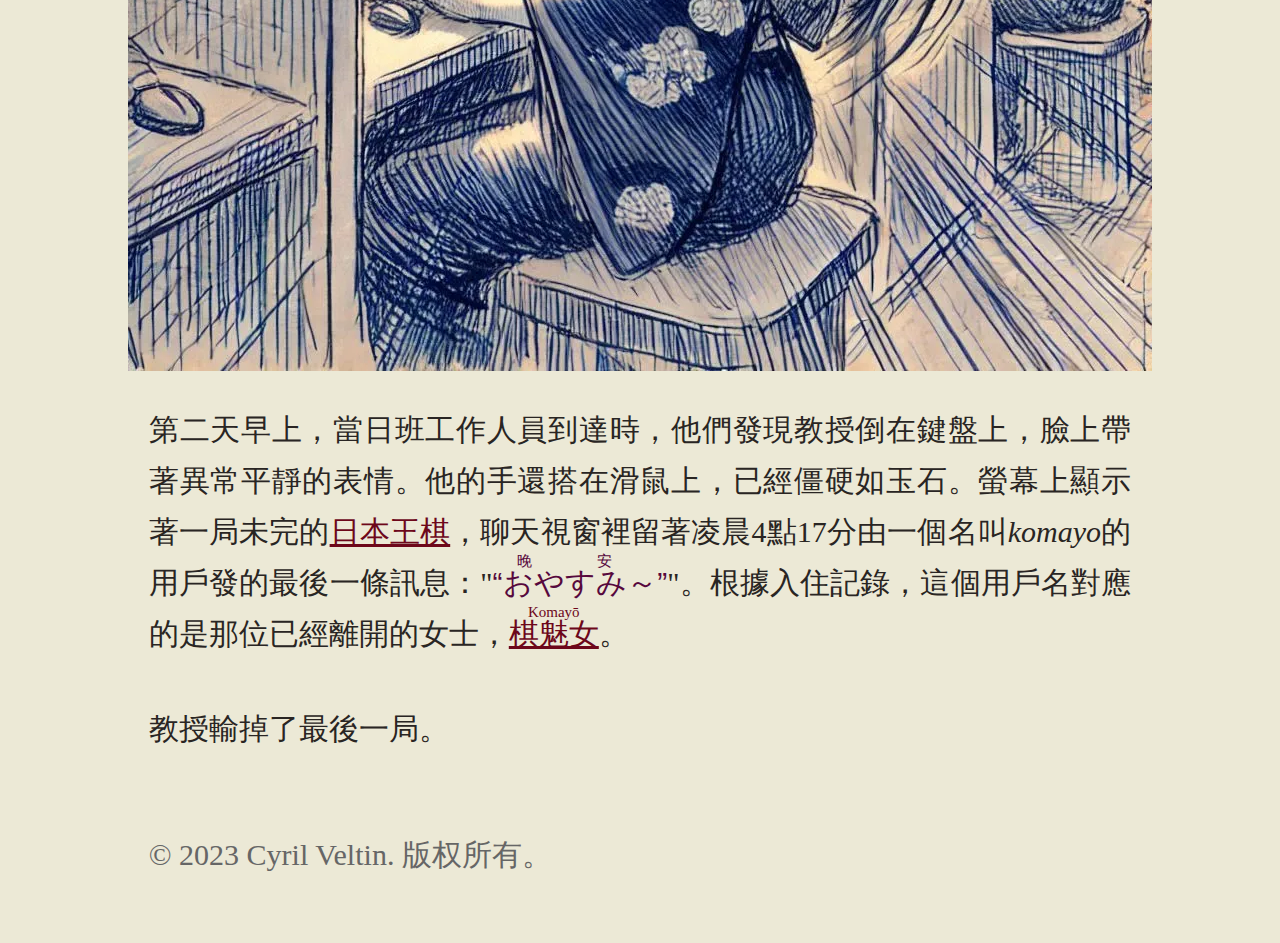
==== commit 638d0494: "save" ====
--- a/dushi-chuanshuo/index.html
+++ b/dushi-chuanshuo/index.html
@@ -1,7 +1,7 @@
 <!doctype html>
 <html lang="zh" dir="ltr">
   <head>
-    <title>最後一局</title>
+    <title>棋去人归</title>
 
     <meta charset="UTF-8">
 
@@ -16,7 +16,7 @@
 
     <meta property="og:site_name" content="棋魅女">
     <meta property="og:locale" content="zh">
-    <meta property="og:title" content="最後一局">
+    <meta property="og:title" content="棋去人归">
     <meta property="og:description" content="在上海一家網咖裡，一位傳統棋藝老師遇到了一個神秘的女子。這場深夜的遭遇，以一局致命的象棋對弈結束了他的生命。">
     <meta property="og:type" content="article">
     <meta property="og:url" content="https://zh.komayo.page/dushi-chuanshuo/">
@@ -28,7 +28,7 @@
     <meta property="og:article:published_time" content="2023-06-26">
 
     <meta name="twitter:card" content="summary_large_image">
-    <meta name="twitter:title" content="最後一局">
+    <meta name="twitter:title" content="棋去人归">
     <meta name="twitter:description" content="在上海一家網咖裡，一位傳統棋藝老師遇到了一個神秘的女子。這場深夜的遭遇，以一局致命的象棋對弈結束了他的生命。">
     <meta name="twitter:image" content="https://zh.komayo.page/dushi-chuanshuo/img/shanghai-jingan-cybercafe-asian-woman-traditional-dress-digital-art,w_1024.webp">
 
@@ -103,7 +103,7 @@
             "恐怖故事"
           ],
           "inLanguage": "zh",
-          "headline": "最後一局",
+          "headline": "棋去人归",
           "name": "都市传说",
           "publisher": {
             "@type": "Organization",
@@ -147,7 +147,7 @@
             "@type": "Person",
             "name": "Cyril Veltin"
           },
-          "alternativeHeadline": "網咖裡的最後一局棋",
+          "alternativeHeadline": "最後一局",
           "audience": {
             "@type": "Audience",
             "audienceType": "中國都市傳說愛好者"
@@ -219,7 +219,7 @@
 
     <main>
       <article itemscope itemtype="https://schema.org/ShortStory">
-        <h1 itemprop="headline">最後一局</h1>
+        <h1 itemprop="headline">棋去人归</h1>
 
         <p itemprop="description">
           這個故事是從一個在上海靜安商場的網咖打夜班的女孩那裡聽來的。那是一家占據整層樓的大型網咖。她是在辭職的那個早晨，在南京路上的一家老麵館裡告訴我的。
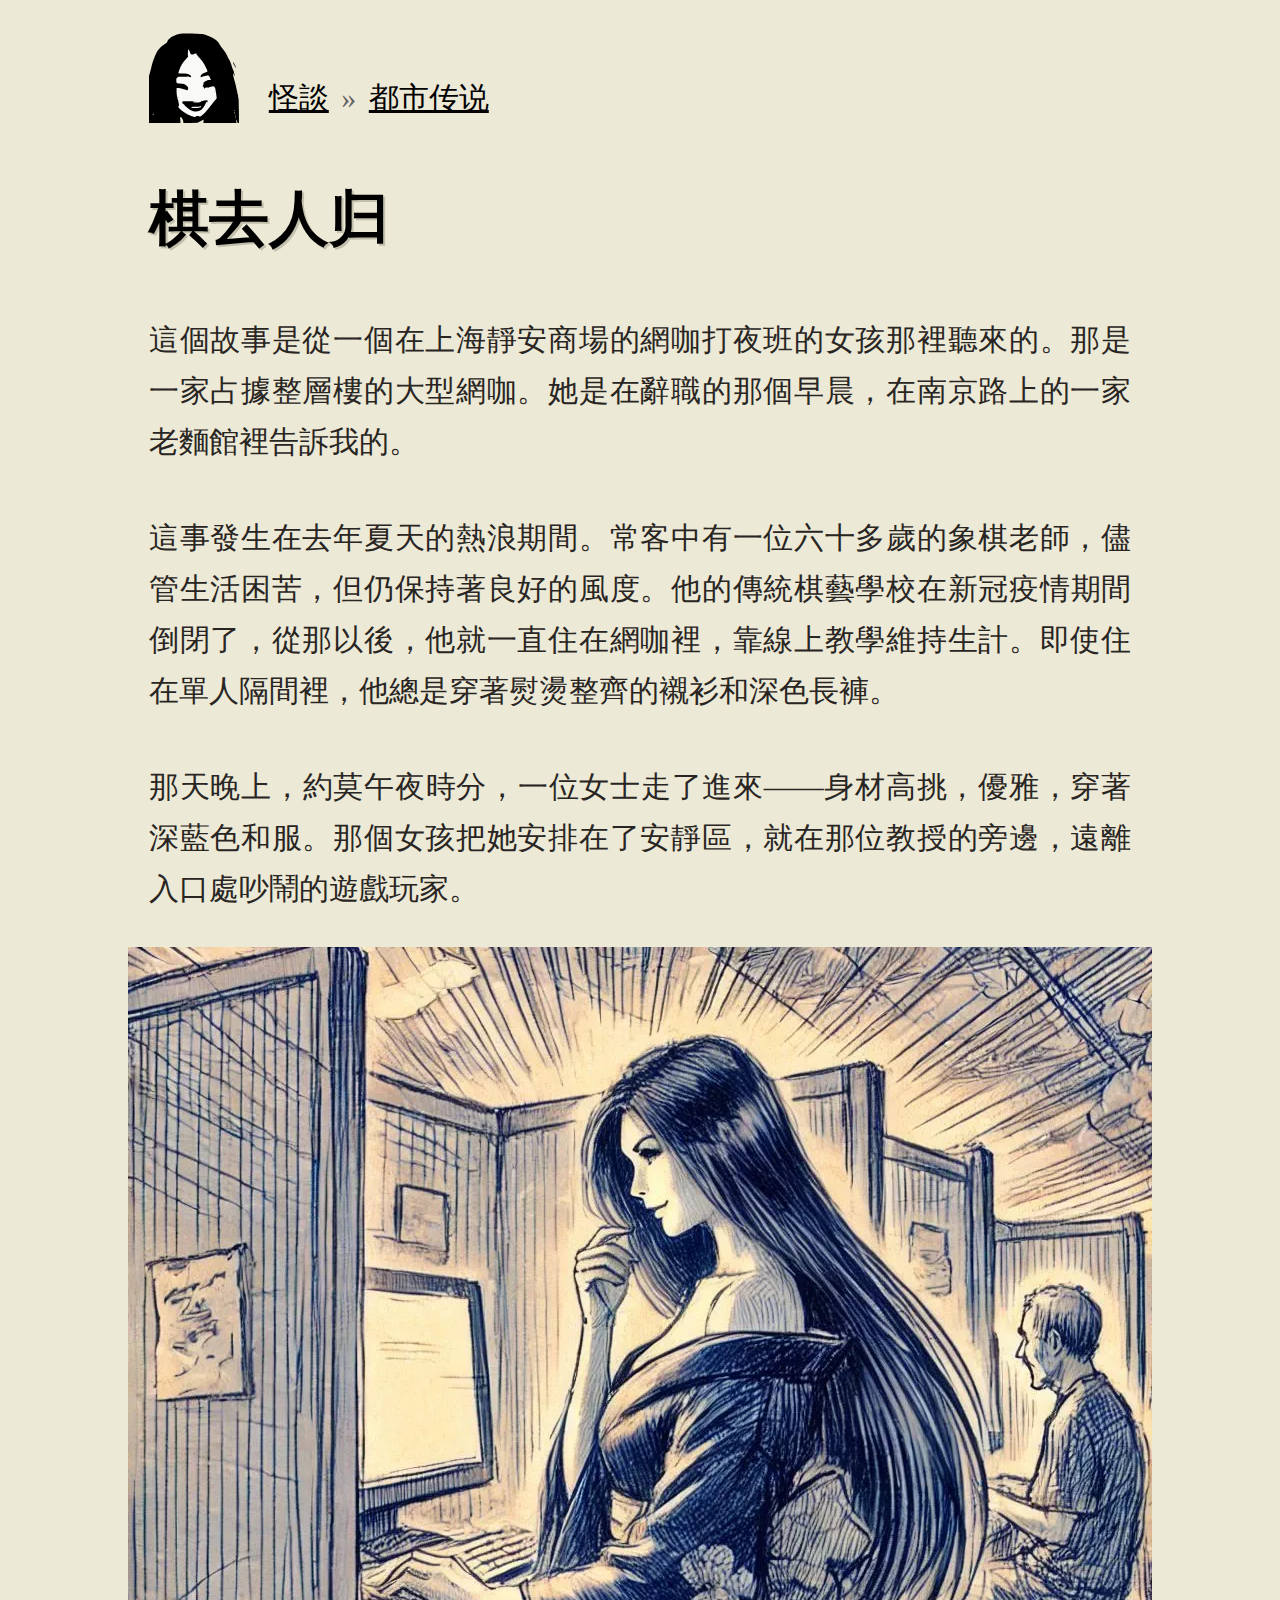
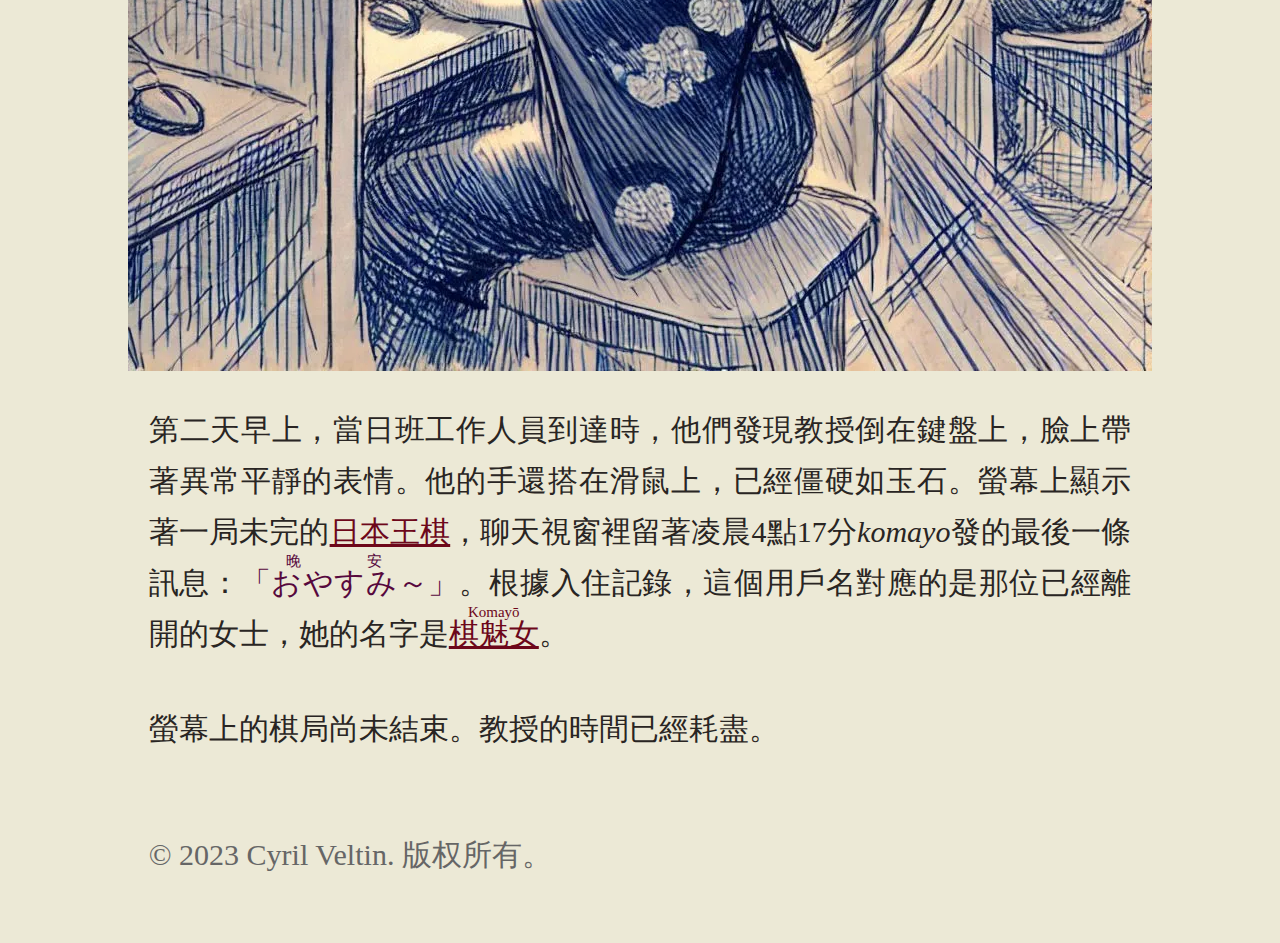
==== commit e5ffc7a7: "fix" ====
--- a/dushi-chuanshuo/index.html
+++ b/dushi-chuanshuo/index.html
@@ -147,7 +147,7 @@
             "@type": "Person",
             "name": "Cyril Veltin"
           },
-          "alternativeHeadline": "最後一局",
+          "alternativeHeadline": "網咖裡的最後一局棋",
           "audience": {
             "@type": "Audience",
             "audienceType": "中國都市傳說愛好者"
@@ -259,11 +259,11 @@
         </picture>
 
         <p itemprop="text">
-          第二天早上，當日班工作人員到達時，他們發現教授倒在鍵盤上，臉上帶著異常平靜的表情。他的手還搭在滑鼠上，已經僵硬如玉石。螢幕上顯示著一局未完的<a href="/youxi/" title="公主的遊戲" itemprop="mentions">日本王棋</a>，聊天視窗裡留著凌晨4點17分由一個名叫<cite itemprop="character">komayo</cite>的用戶發的最後一條訊息："<q lang="ja"><ruby>おやすみ<rt>晚安</rt></ruby>～</q>"。根據入住記錄，這個用戶名對應的是那位已經離開的女士，<a href="/guan-yu/" title="追尋棋魅女的足跡" itemprop="character"><ruby>棋魅女<rt>Komayō</rt></ruby></a>。
+          第二天早上，當日班工作人員到達時，他們發現教授倒在鍵盤上，臉上帶著異常平靜的表情。他的手還搭在滑鼠上，已經僵硬如玉石。螢幕上顯示著一局未完的<a href="/youxi/" title="公主的遊戲" itemprop="mentions">日本王棋</a>，聊天視窗裡留著凌晨4點17分<cite itemprop="character">komayo</cite>發的最後一條訊息：<q lang="ja"><ruby>おやすみ<rt>晚安</rt></ruby>～</q>。根據入住記錄，這個用戶名對應的是那位已經離開的女士，她的名字是<a href="/guan-yu/" title="追尋棋魅女的足跡" itemprop="character"><ruby>棋魅女<rt>Komayō</rt></ruby></a>。
         </p>
 
         <p>
-          教授輸掉了最後一局。
+          螢幕上的棋局尚未結束。教授的時間已經耗盡。
         </p>
       </article>
     </main>
--- a/all.css
+++ b/all.css
@@ -233,3 +233,71 @@
   font-family: var(--font-family-dialogue);
   color: var(--color-text-cite);
 }
+
+:lang(fr) q::before {
+    content: "« ";
+    margin-right: 0.1em;
+}
+
+:lang(fr) q::after {
+    content: " »";
+    margin-left: 0.1em;
+}
+
+:lang(en) q::before {
+    content: "\201C"; /* Unicode for " */
+}
+
+:lang(en) q::after {
+    content: "\201D"; /* Unicode for " */
+}
+
+:lang(th) q::before {
+    content: "\201C"; /* Unicode for " */
+}
+
+:lang(th) q::after {
+    content: "\201D"; /* Unicode for " */
+}
+
+:lang(zh) q::before {
+    content: "「";
+}
+
+:lang(zh) q::after {
+    content: "」";
+}
+
+:lang(ja) q::before {
+    content: "「";
+}
+
+:lang(ja) q::after {
+    content: "」";
+}
+
+:lang(fr) q q::before {
+    content: "‹ ";
+}
+
+:lang(fr) q q::after {
+    content: " ›";
+}
+
+:lang(en) q q::before {
+    content: "\2018"; /* Unicode for ' */
+}
+
+:lang(en) q q::after {
+    content: "\2019"; /* Unicode for ' */
+}
+
+:lang(zh) q q::before,
+:lang(ja) q q::before {
+    content: "『";
+}
+
+:lang(zh) q q::after,
+:lang(ja) q q::after {
+    content: "』";
+}
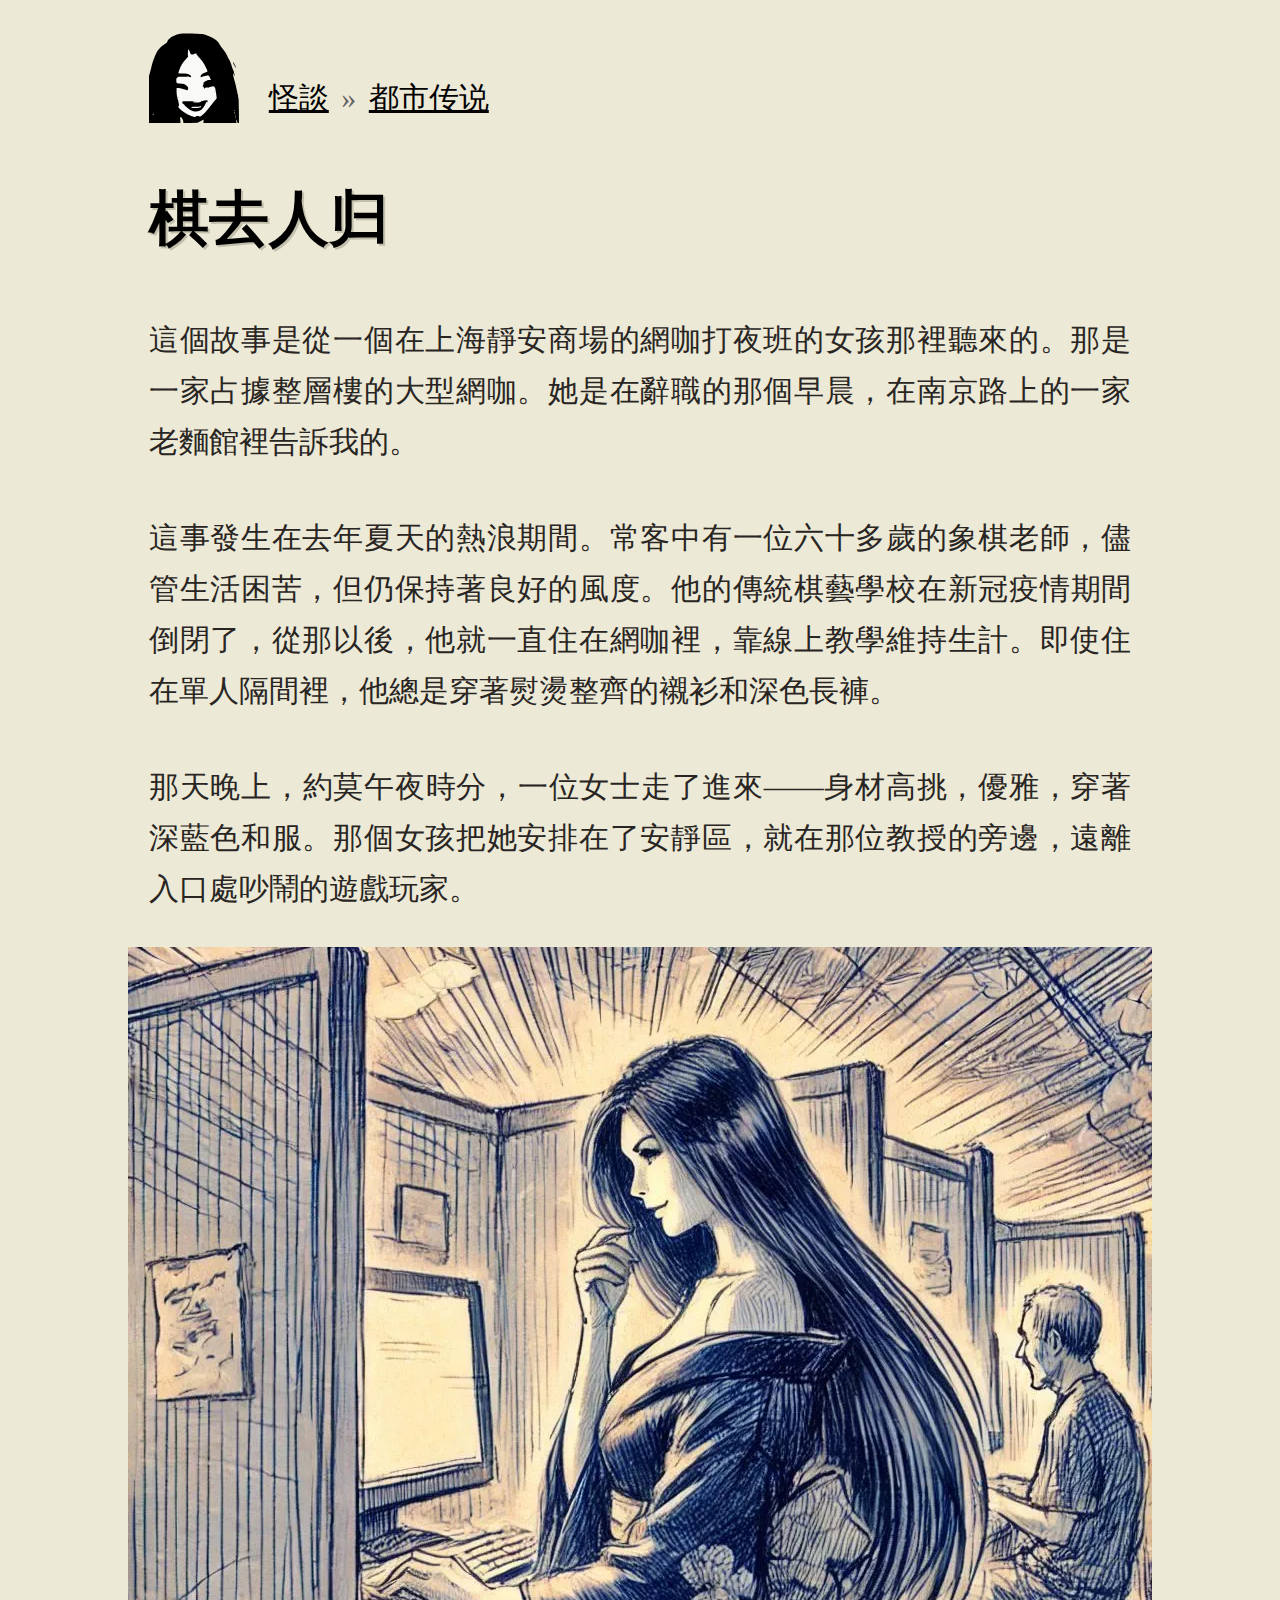
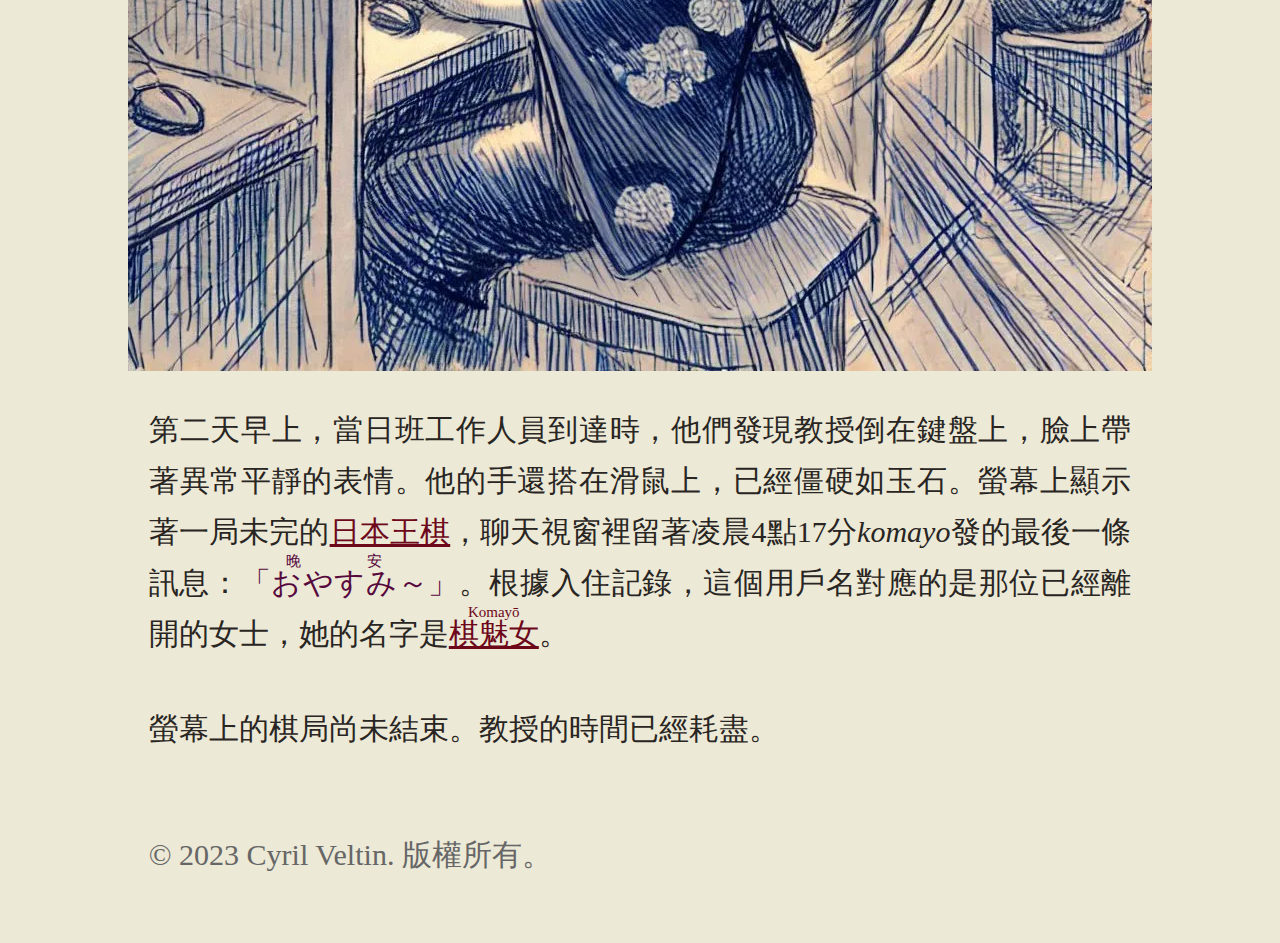
==== commit e8d44f77: "feat(zh): draft" ====
--- a/dushi-chuanshuo/index.html
+++ b/dushi-chuanshuo/index.html
@@ -271,7 +271,7 @@
     <footer>
       <p>
         &copy; 2023 Cyril Veltin.
-        版权所有。
+        版權所有。
       </p>
     </footer>
   </body>
